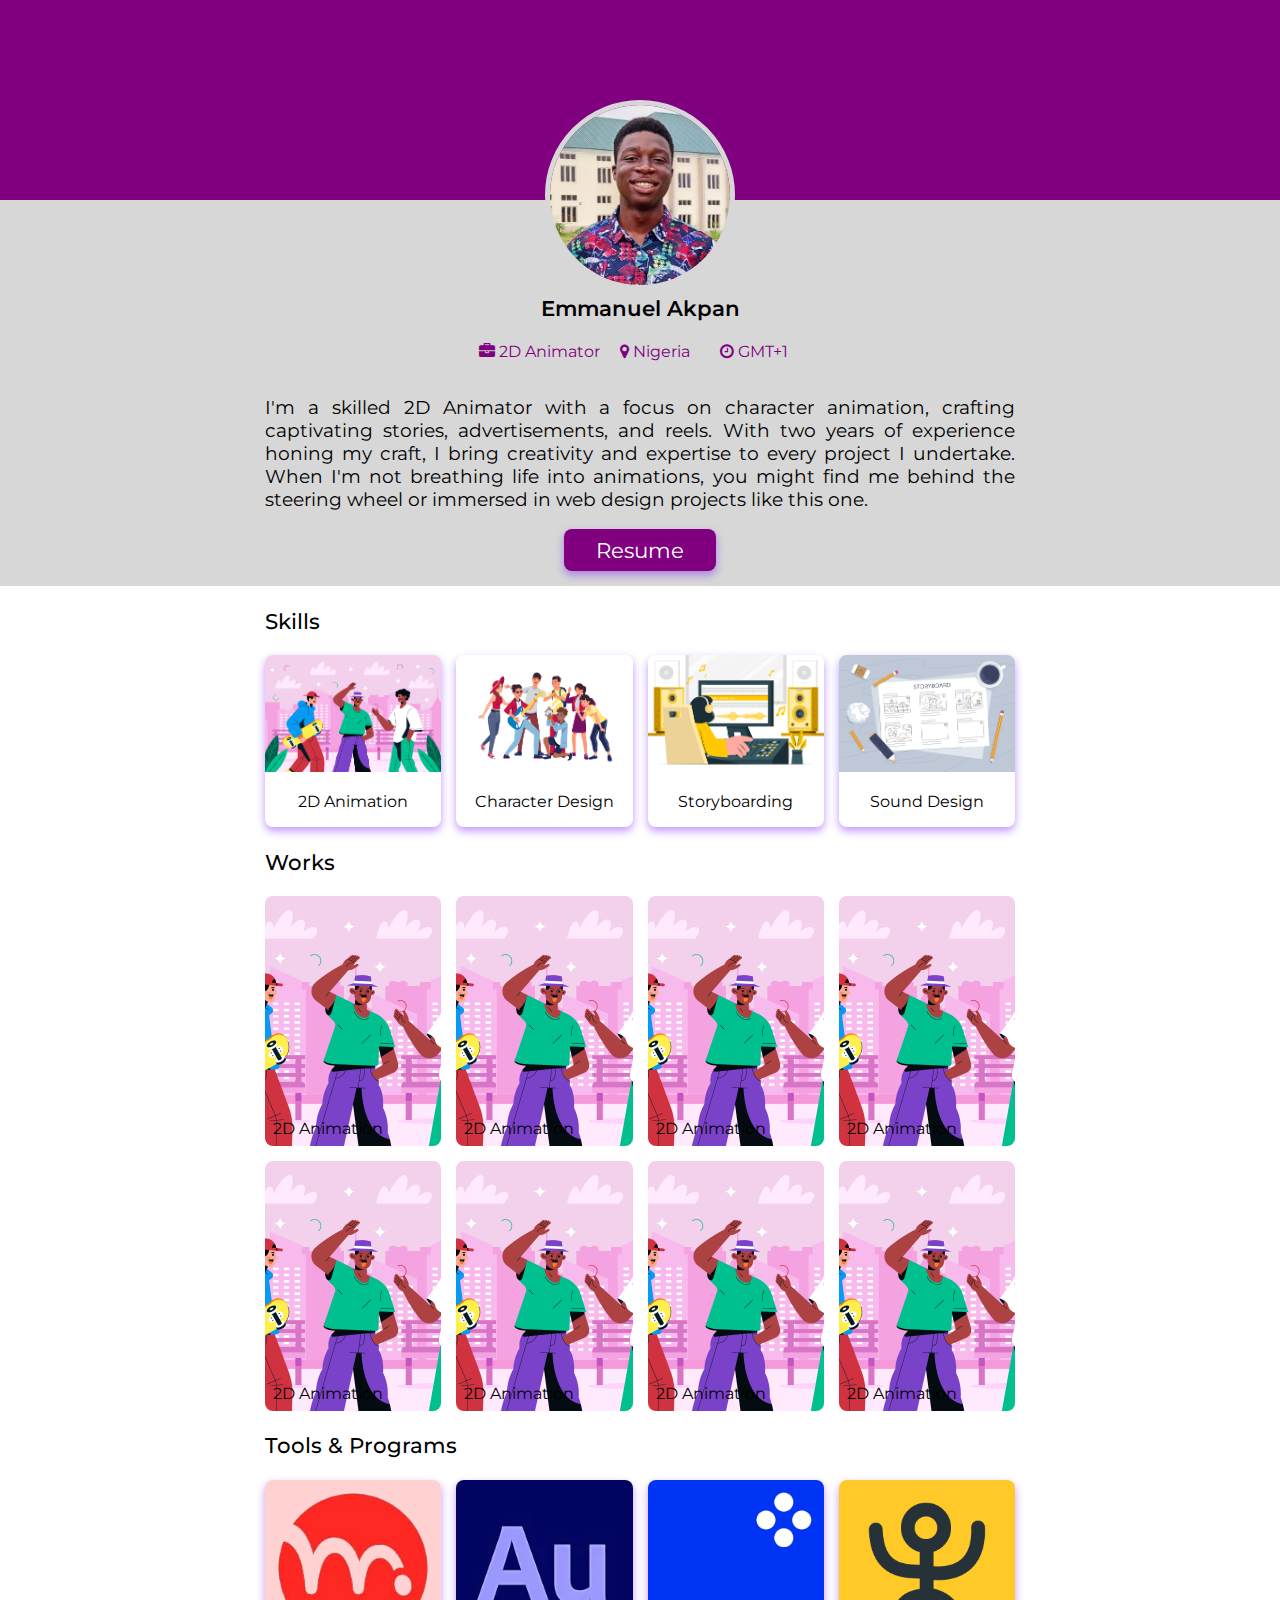
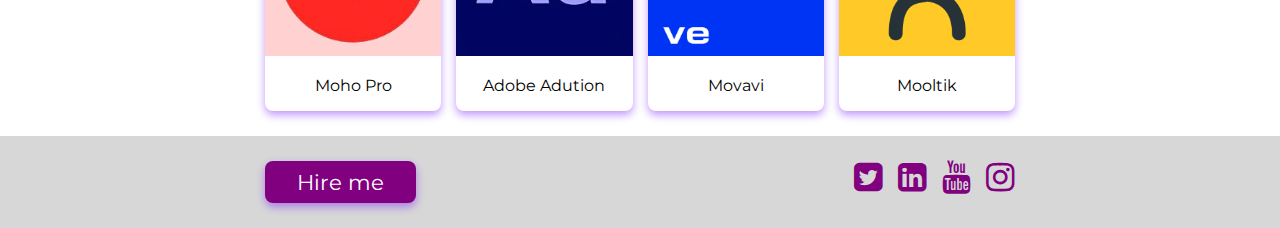
==== index.html @ 96c26575 "." ====
<!DOCTYPE html>
<html lang="en">

<head>
    <meta charset="utf-8">
    <meta http-equiv="X-UA-Compatible" content="IE=edge">
    <title>Emmanuel Akpan - The Real Animator</title>
    <meta name="description" content="">
    <meta name="viewport" content="width=device-width, initial-scale=1">
    <link rel="stylesheet" href="./index.css">
    <link rel="stylesheet" href="./res/font-awesome-4.7.0/css/font-awesome.min.css">
    <link rel="apple-touch-icon" sizes="180x180" href="/apple-touch-icon.png">
    <link rel="icon" type="image/png" sizes="32x32" href="/favicon-32x32.png">
    <link rel="icon" type="image/png" sizes="16x16" href="/favicon-16x16.png">
    <link rel="manifest" href="/site.webmanifest">
    <script src="./script.js" defer></script>
</head>

<body>
    <div class="float-bar hidden-element">
        <div class="profile-name">
            <img src="./res/profile-pic.jpg" alt="profile pic" class="top-pic">
            <p class="top-name">Emmanuel Akpan</p>
        </div>
        <button type="button" class="button small">
            Resume
        </button>
    </div>

    <div class="top trigger-element">
        <div class="cover">

        </div>
        <img src="./res/profile-pic.jpg" alt="profile pic" class="profile-pic">
        <p class="name">
            Emmanuel Akpan
        </p>

        <div class="wall top-icon-bar">
            <div>
                <p>
                    <i class="fa fa-briefcase" aria-hidden="true"></i>
                    2D Animator
                </p>
            </div>
            <div>
                <p class="job-title top-icon-bar-content">
                    <i class="fa fa-map-marker" aria-hidden="true"></i>
                    Nigeria
                </p>
            </div>
            <div>
                <p class="job-title top-icon-bar-content">
                    <i class="fa fa-clock-o" aria-hidden="true"></i>
                    GMT+1
                </p>
            </div>
        </div>
        <div class="wall">
            <p class="desc">
                I'm a skilled 2D Animator with a focus on character animation, crafting captivating stories,
                advertisements, and reels. With two years of experience honing my craft, I bring creativity and
                expertise to every project I undertake. When I'm not breathing life into animations, you might find me
                behind the steering wheel or immersed in web design projects like this one.
            </p>
        </div>
        <button type="button" class="button">
            Resume
        </button>
    </div>
    <div class="wall">
        <p class="section-title">
            Skills
        </p>
        <div class="card-area">
            <div class="card">
                <img src="./res/9090261.jpg" alt="pic" class="card-pic">
                <p class="card-title">2D Animation</p>
            </div>
            <div class="card">
                <img src="./res/7010937_3521515.jpg" alt="pic" class="card-pic">
                <p class="card-title">Character Design</p>
            </div>
            <div class="card">
                <img src="./res/9968198.jpg" alt="pic" class="card-pic">
                <p class="card-title">Storyboarding</p>
            </div>
            <div class="card">
                <img src="./res/10491218_4473722.jpg" alt="pic" class="card-pic">
                <p class="card-title">Sound Design</p>
            </div>
        </div>
        <p class="section-title">
            Works
        </p>
        <div class="card-area">
            <div class="tile">
                <img src="./res/9090261.jpg" alt="pic" class="tile-pic">
                <p class="tile-title">2D Animation</p>
            </div>
            <div class="tile">
                <img src="./res/9090261.jpg" alt="pic" class="tile-pic">
                <p class="tile-title">2D Animation</p>
            </div>
            <div class="tile">
                <img src="./res/9090261.jpg" alt="pic" class="tile-pic">
                <p class="tile-title">2D Animation</p>
            </div>
            <div class="tile">
                <img src="./res/9090261.jpg" alt="pic" class="tile-pic">
                <p class="tile-title">2D Animation</p>
            </div>
            <div class="tile">
                <img src="./res/9090261.jpg" alt="pic" class="tile-pic">
                <p class="tile-title">2D Animation</p>
            </div>
            <div class="tile">
                <img src="./res/9090261.jpg" alt="pic" class="tile-pic">
                <p class="tile-title">2D Animation</p>
            </div>
            <div class="tile">
                <img src="./res/9090261.jpg" alt="pic" class="tile-pic">
                <p class="tile-title">2D Animation</p>
            </div>
            <div class="tile">
                <img src="./res/9090261.jpg" alt="pic" class="tile-pic">
                <p class="tile-title">2D Animation</p>
            </div>
        </div>
        <p class="section-title">
            Tools & Programs
        </p>
        <div class="card-area small">
            <div class="card">
                <img src="./res//moho_pro-removebg-preview.png" alt="pic" class="card-pic">
                <p class="card-title">Moho Pro</p>
            </div>
            <div class="card">
                <img src="./res/adobe-audition-download.png" alt="pic" class="card-pic">
                <p class="card-title">Adobe Adution</p>
            </div>
            <div class="card">
                <img src="./res/movavi.png" alt="pic" class="card-pic">
                <p class="card-title">Movavi</p>
            </div>
            <div class="card">
                <img src="./res/mooltik.png" alt="pic" class="card-pic">
                <p class="card-title">Mooltik</p>
            </div>
        </div>
    </div>
    <div class="bottom-area">
        <div class="wall bottom">
            <div>
                <button type="button" class="button">
                    Hire me
                </button>
            </div>
            <div class="social-area">
                <i class="fa fa-twitter-square" aria-hidden="true"></i>
                <i class="fa fa-linkedin-square" aria-hidden="true"></i>
                <i class="fa fa-youtube" aria-hidden="true"></i>
                <i class="fa fa-instagram" aria-hidden="true"></i>
            </div>
        </div>

    </div>
</body>

</html>
---- index.css ----
@font-face {
  font-family: "Montserrat";
  src: url("res/fonts/Montserrat-VariableFont_wght.ttf") format("truetype"); /* Replace 'path/to/your/font.ttf' with the actual path to your font file */
}

* {
  font-family: "Montserrat", Arial;
}

html,
body {
  margin: 0px 0px;
}

.wall {
  margin: auto;
  max-width: 750px;
  padding-inline: 15px;
}

.cover {
  height: 200px;
  width: 100%;
  background-color: rgb(128, 0, 128);
}

.top {
  display: flex;
  flex-direction: column;
  align-items: center;
  padding-bottom: 15px;
  background-color: rgb(215, 215, 215);
}

.profile-pic {
  width: 180px;
  margin-top: -100px;
  border-radius: 50%;
  border: 5px solid rgb(215, 215, 215);
}

.name {
  font-size: 16pt;
  margin-block: 5px;
  font-weight: 600;
}

.top-icon-bar {
  font-size: 12pt;
  display: grid;
  grid-template-columns: 1.5fr 1fr 1fr;
  gap: 20px;
  align-items: center;
  color: purple;
}

.top-icon-bar-content {
  margin-block: 4px;
}

.desc {
  font-size: 14pt;
  text-align: justify;
}

.button {
  background-color: purple;
  border: none;
  color: white;
  padding: 8px 32px;
  text-align: center;
  text-decoration: none;
  display: inline-block;
  font-size: 16pt;
  cursor: pointer;
  border-radius: 8px;
  box-shadow: 0px 4px 8px rgba(108, 0, 250, 0.411); /* Shadow effect */
  transition: transform 0.3s;
}

.button:hover {
  transform: translateY(-5px);
}

.section-title {
  font-size: 16pt;
  font-weight: 500;
}

.card-area {
  display: grid;
  grid-template-columns: 1fr 1fr 1fr 1fr;
  gap: 15px;
  margin-bottom: 0px;
  justify-items: center;
}

.card {
  box-shadow: 0px 4px 8px rgba(108, 0, 250, 0.411); /* Shadow effect */
  border-radius: 8px;
  width: 100%;
}

.card-pic {
  width: 100%;
  border-top-left-radius: 8px;
  border-top-right-radius: 8px;
}

.card-title {
  padding-inline: 6px;
  text-align: center;
}

.tile {
  position: relative;
  height: 250px;
  width: 100%;
}

.tile-title {
  position: absolute;
  bottom: 8px;
  left: 8px;
  margin: 0px;
}

.tile-pic {
  height: 100%;
  width: 100%;
  object-fit: cover;
  border-radius: 8px;
}

.bottom-area {
  background-color: rgb(215, 215, 215);
  margin-top: 25px;
  padding-block: 25px;
}

.wall.bottom {
  display: grid;
  grid-template-columns: 1fr 1fr;
  justify-content: space-between;
}

.social-area {
  display: flex;
  justify-content: right;
  font-size: 25pt;
  gap: 15px;
  color: purple;
}

.float-bar {
  position: fixed;
  top: 12px;
  left: 12px;
  right: 12px;
  height: fit-content;
  padding: 10px;
  background-color: rgba(148, 0, 148, 0.8);
  border-radius: 10px;
  display: grid;
  grid-template-columns: 2fr 1fr;
  justify-content: space-between;
  backdrop-filter: blur(8px);
  z-index: 1000;
}

.small.button {
  padding-inline: 10px;
  max-width: fit-content;
  justify-self: right;
  background-color: white;
  color: purple;
  box-shadow: none;
}

.top-pic {
  height: 40px;
  display: inline;
  border-radius: 50%;
  border: 2px solid white;
}

.top-name {
  display: inline;
  font-weight: 500;
  color: white;
}

.profile-name {
  display: flex;
  align-items: center;
  gap: 10px;
}

.hidden-element {
  opacity: 0;
  transition: opacity 0.2s ease; /* optional: add transition for smooth appearance */
}

@media screen and (max-width: 800px) {
  .card-area {
    grid-template-columns: 1fr 1fr;
  }
  .card-area.small {
    grid-template-columns: 1fr 1fr 1fr 1fr;
  }
}

@media screen and (max-width: 420px) {
  .card-area {
    grid-template-columns: 1fr;
  }
}
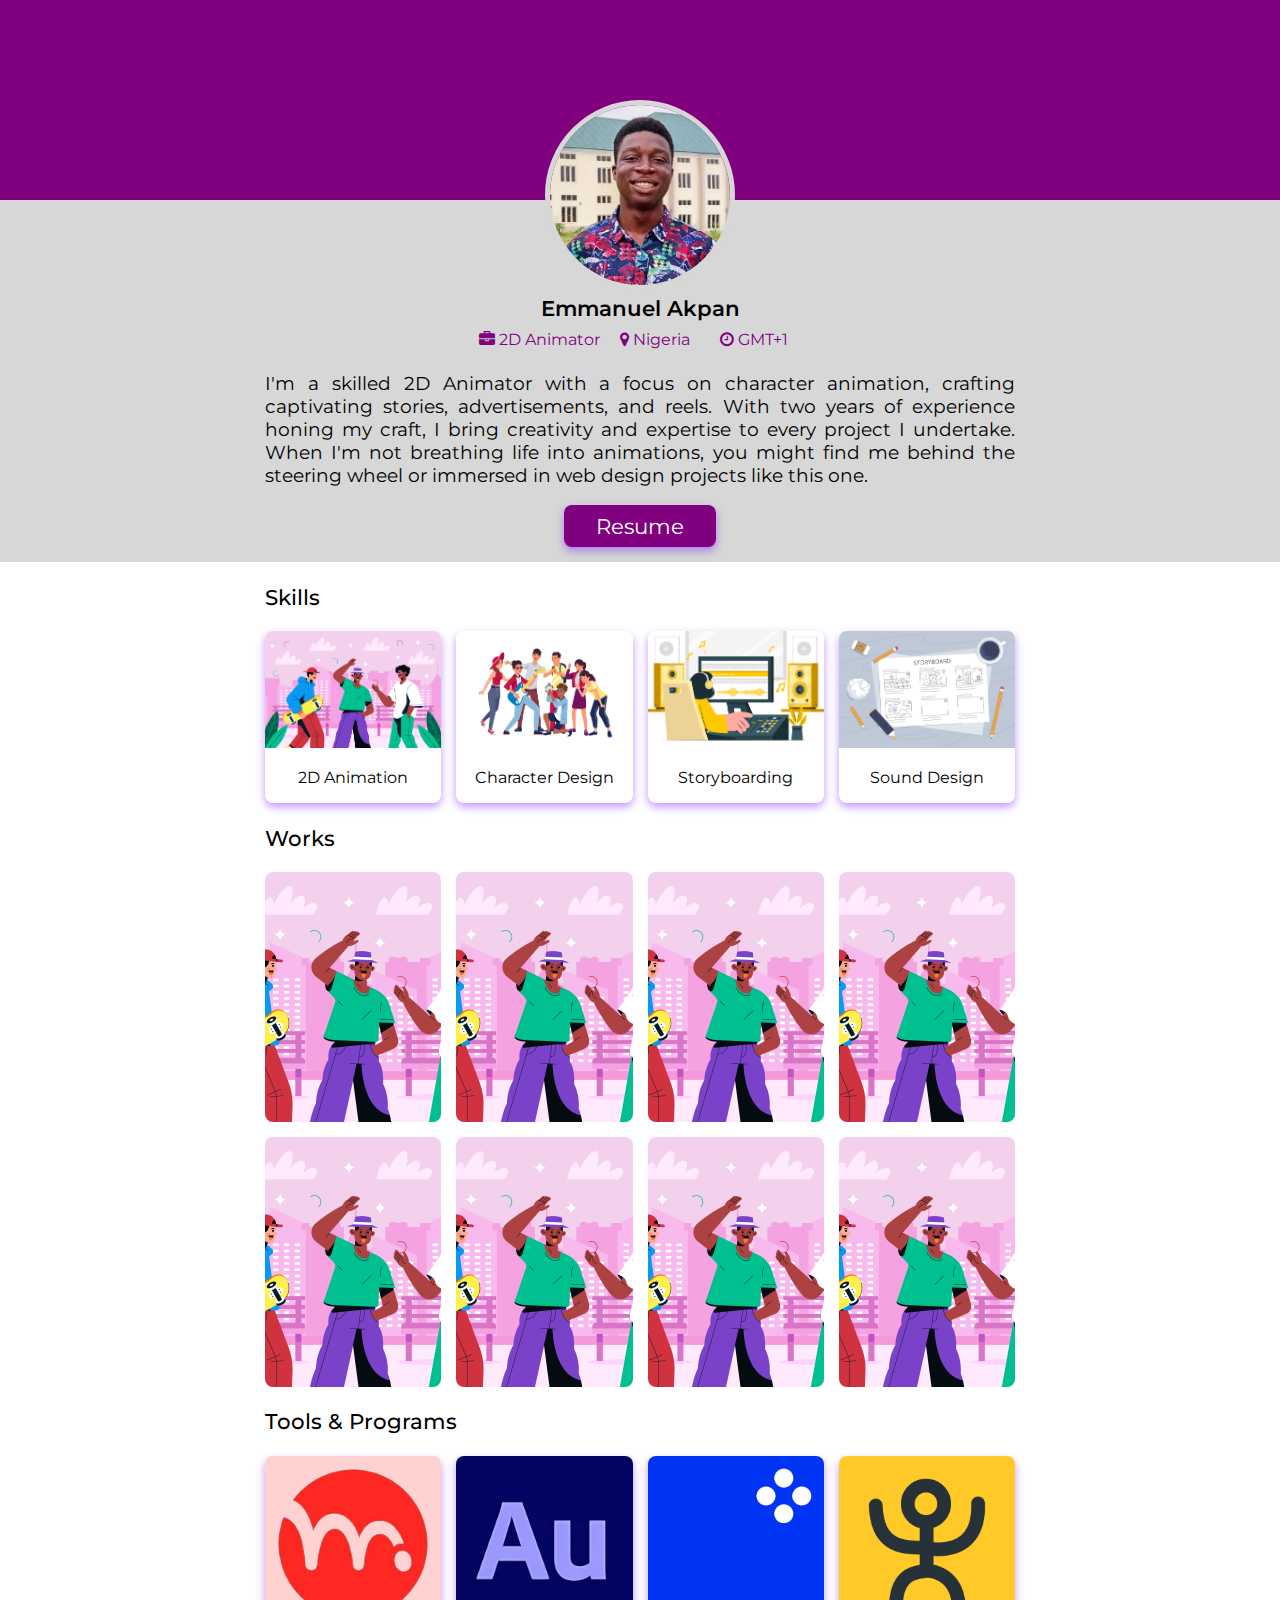
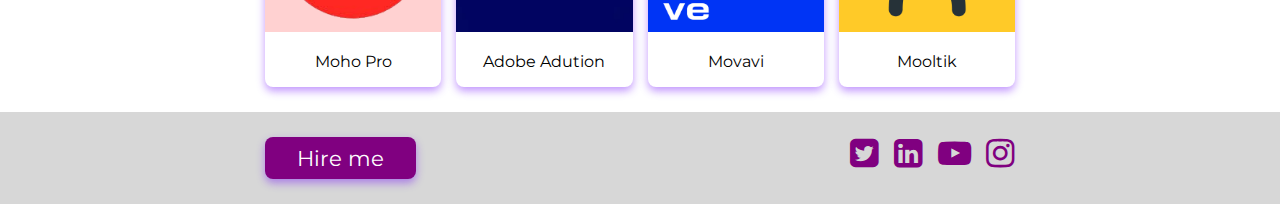
==== commit c17d2b24: "." ====
--- a/index.html
+++ b/index.html
@@ -38,7 +38,7 @@
 
         <div class="wall top-icon-bar">
             <div>
-                <p>
+                <p class="job-title top-icon-bar-content">
                     <i class="fa fa-briefcase" aria-hidden="true"></i>
                     2D Animator
                 </p>
@@ -97,34 +97,58 @@
             <div class="tile">
                 <img src="./res/9090261.jpg" alt="pic" class="tile-pic">
                 <p class="tile-title">2D Animation</p>
+                <div class="play-cover">
+
+                </div>
             </div>
             <div class="tile">
                 <img src="./res/9090261.jpg" alt="pic" class="tile-pic">
                 <p class="tile-title">2D Animation</p>
+                <div class="play-cover">
+
+                </div>
             </div>
             <div class="tile">
                 <img src="./res/9090261.jpg" alt="pic" class="tile-pic">
                 <p class="tile-title">2D Animation</p>
+                <div class="play-cover">
+
+                </div>
             </div>
             <div class="tile">
                 <img src="./res/9090261.jpg" alt="pic" class="tile-pic">
                 <p class="tile-title">2D Animation</p>
+                <div class="play-cover">
+
+                </div>
             </div>
             <div class="tile">
                 <img src="./res/9090261.jpg" alt="pic" class="tile-pic">
                 <p class="tile-title">2D Animation</p>
+                <div class="play-cover">
+
+                </div>
             </div>
             <div class="tile">
                 <img src="./res/9090261.jpg" alt="pic" class="tile-pic">
                 <p class="tile-title">2D Animation</p>
+                <div class="play-cover">
+
+                </div>
             </div>
             <div class="tile">
                 <img src="./res/9090261.jpg" alt="pic" class="tile-pic">
                 <p class="tile-title">2D Animation</p>
+                <div class="play-cover">
+
+                </div>
             </div>
             <div class="tile">
                 <img src="./res/9090261.jpg" alt="pic" class="tile-pic">
                 <p class="tile-title">2D Animation</p>
+                <div class="play-cover">
+
+                </div>
             </div>
         </div>
         <p class="section-title">
@@ -159,7 +183,7 @@
             <div class="social-area">
                 <i class="fa fa-twitter-square" aria-hidden="true"></i>
                 <i class="fa fa-linkedin-square" aria-hidden="true"></i>
-                <i class="fa fa-youtube" aria-hidden="true"></i>
+                <i class="fa fa-youtube-play" aria-hidden="true"></i>
                 <i class="fa fa-instagram" aria-hidden="true"></i>
             </div>
         </div>
--- a/index.css
+++ b/index.css
@@ -120,9 +120,25 @@
 
 .tile-title {
   position: absolute;
+  font-weight: 600;
   bottom: 8px;
   left: 8px;
   margin: 0px;
+  opacity: 0;
+  transition: opacity 0.2s;
+}
+
+.tile:hover > .tile-title {
+  opacity: 1;
+}
+
+.play-button {
+  opacity: 0;
+  transition: opacity 0.2s;
+}
+
+.tile:hover .play-button {
+  opacity: 1;
 }
 
 .tile-pic {
@@ -154,9 +170,9 @@
 
 .float-bar {
   position: fixed;
-  top: 12px;
-  left: 12px;
-  right: 12px;
+  top: 10px;
+  left: 10px;
+  right: 10px;
   height: fit-content;
   padding: 10px;
   background-color: rgba(148, 0, 148, 0.8);
@@ -201,6 +217,24 @@
   transition: opacity 0.2s ease; /* optional: add transition for smooth appearance */
 }
 
+.play-cover {
+  position: absolute;
+  top: 0px;
+  bottom: 0px;
+  left: 0px;
+  right: 0px;
+  display: flex;
+  justify-content: center;
+  align-items: center;
+  font-size: 30pt;
+  transition: background-color 0.2s;
+  border-radius: 8px;
+}
+
+.play-cover:hover {
+  background-color: rgba(128, 0, 128, 0.4);
+}
+
 @media screen and (max-width: 800px) {
   .card-area {
     grid-template-columns: 1fr 1fr;
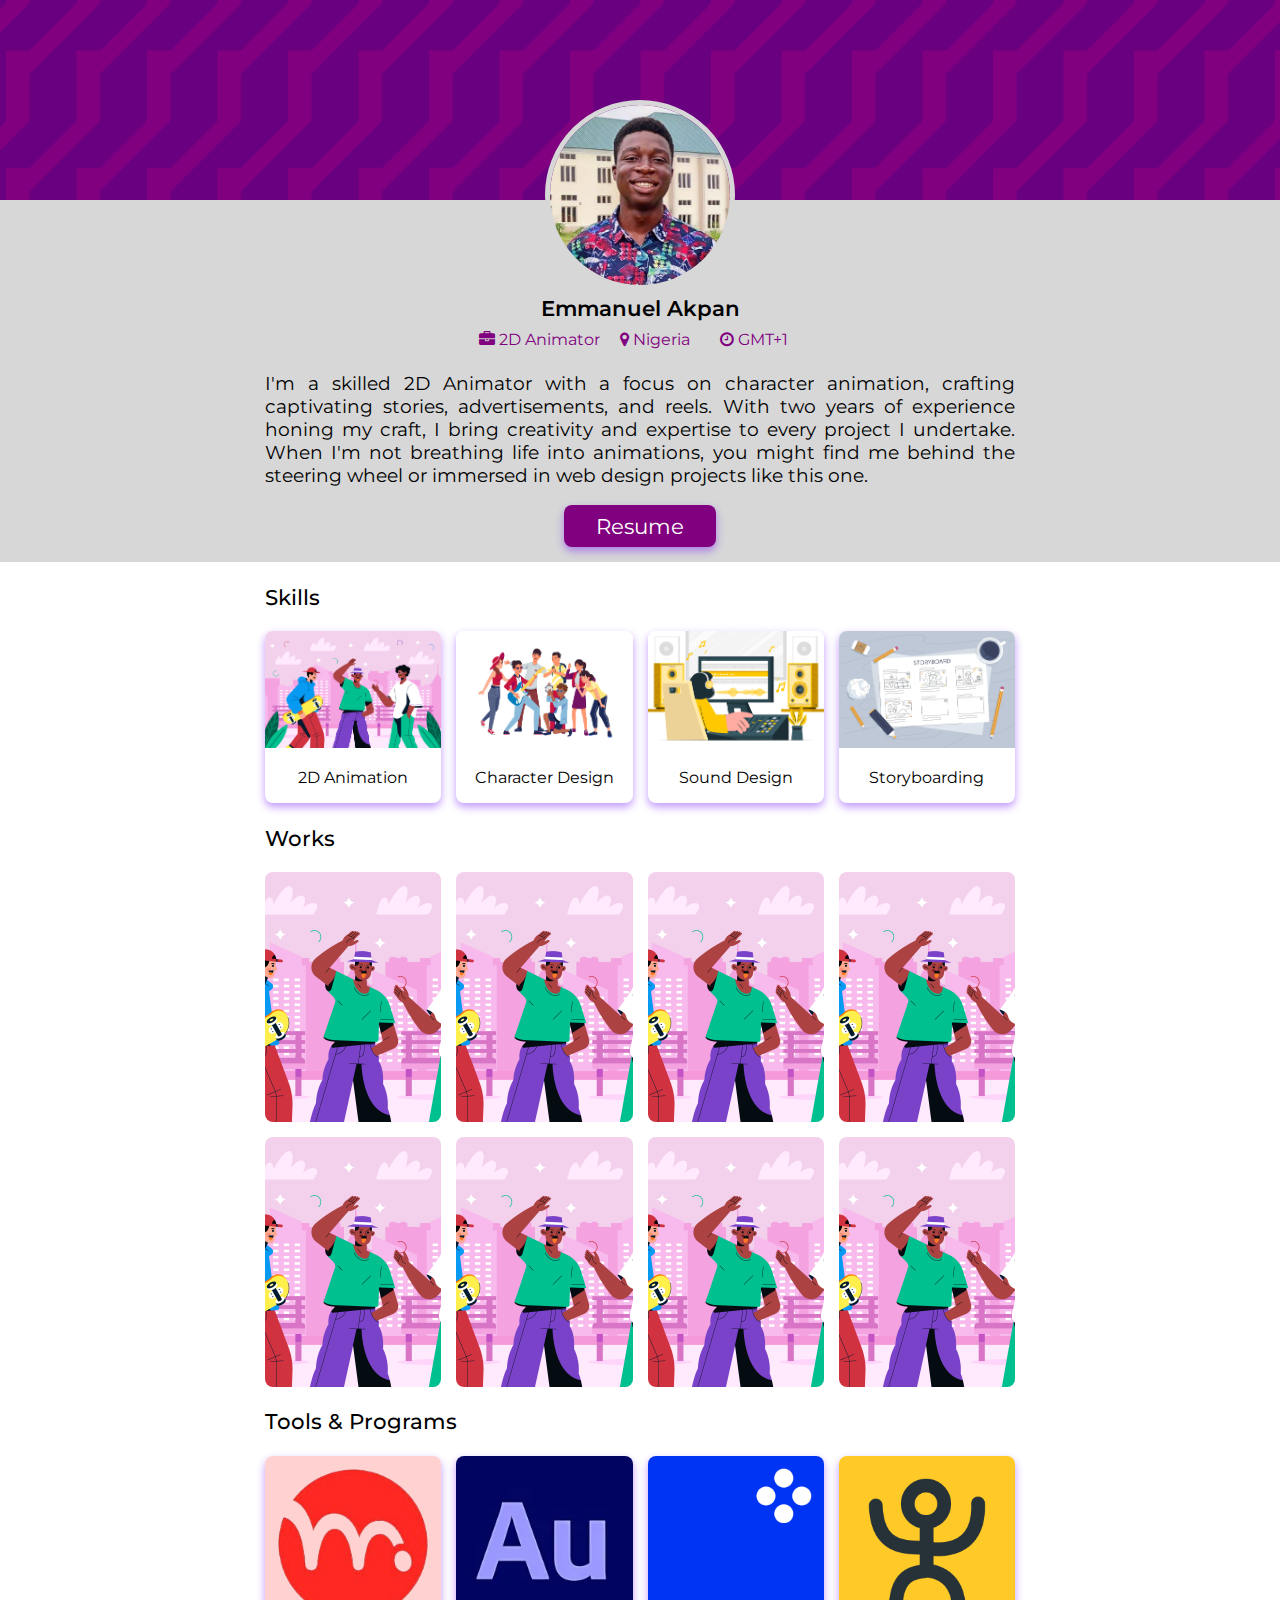
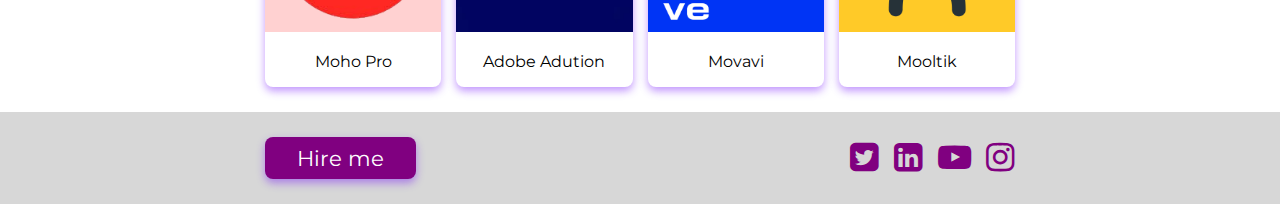
==== commit feb335e8: "." ====
--- a/index.html
+++ b/index.html
@@ -4,6 +4,29 @@
 <head>
     <meta charset="utf-8">
     <meta http-equiv="X-UA-Compatible" content="IE=edge">
+    <!-- Primary Meta Tags -->
+    <title>Emmanuel Akpan - The Real Animator</title>
+    <meta name="title" content="Emmanuel Akpan - The Real Animator" />
+    <meta name="description"
+        content="I'm a skilled 2D Animator with a focus on character animation, crafting captivating stories, advertisements, and reels." />
+
+    <!-- Open Graph / Facebook -->
+    <meta property="og:type" content="website" />
+    <meta property="og:url" content="https://anmtr.netlify.app/" />
+    <meta property="og:title" content="Emmanuel Akpan - The Real Animator" />
+    <meta property="og:description"
+        content="I'm a skilled 2D Animator with a focus on character animation, crafting captivating stories, advertisements, and reels." />
+    <meta property="og:image" content="https://anmtr.netlify.app/res/cover.png" />
+
+    <!-- Twitter -->
+    <meta property="twitter:card" content="summary_large_image" />
+    <meta property="twitter:url" content="https://anmtr.netlify.app/" />
+    <meta property="twitter:title" content="Emmanuel Akpan - The Real Animator" />
+    <meta property="twitter:description"
+        content="I'm a skilled 2D Animator with a focus on character animation, crafting captivating stories, advertisements, and reels." />
+    <meta property="twitter:image" content="https://anmtr.netlify.app/res/cover.png" />
+
+    <!-- Meta Tags Generated with https://metatags.io -->
     <title>Emmanuel Akpan - The Real Animator</title>
     <meta name="description" content="">
     <meta name="viewport" content="width=device-width, initial-scale=1">
@@ -83,11 +106,11 @@
             </div>
             <div class="card">
                 <img src="./res/9968198.jpg" alt="pic" class="card-pic">
+                <p class="card-title">Sound Design</p>
+            </div>
+            <div class="card">
+                <img src="./res/10491218_4473722.jpg" alt="pic" class="card-pic">
                 <p class="card-title">Storyboarding</p>
-            </div>
-            <div class="card">
-                <img src="./res/10491218_4473722.jpg" alt="pic" class="card-pic">
-                <p class="card-title">Sound Design</p>
             </div>
         </div>
         <p class="section-title">
@@ -103,6 +126,20 @@
             </div>
             <div class="tile">
                 <img src="./res/9090261.jpg" alt="pic" class="tile-pic">
+                <p class="tile-title">Character Design</p>
+                <div class="play-cover">
+
+                </div>
+            </div>
+            <div class="tile">
+                <img src="./res/9090261.jpg" alt="pic" class="tile-pic">
+                <p class="tile-title">Storyboard</p>
+                <div class="play-cover">
+
+                </div>
+            </div>
+            <div class="tile">
+                <img src="./res/9090261.jpg" alt="pic" class="tile-pic">
                 <p class="tile-title">2D Animation</p>
                 <div class="play-cover">
 
@@ -117,35 +154,21 @@
             </div>
             <div class="tile">
                 <img src="./res/9090261.jpg" alt="pic" class="tile-pic">
-                <p class="tile-title">2D Animation</p>
-                <div class="play-cover">
-
-                </div>
-            </div>
-            <div class="tile">
-                <img src="./res/9090261.jpg" alt="pic" class="tile-pic">
-                <p class="tile-title">2D Animation</p>
-                <div class="play-cover">
-
-                </div>
-            </div>
-            <div class="tile">
-                <img src="./res/9090261.jpg" alt="pic" class="tile-pic">
-                <p class="tile-title">2D Animation</p>
-                <div class="play-cover">
-
-                </div>
-            </div>
-            <div class="tile">
-                <img src="./res/9090261.jpg" alt="pic" class="tile-pic">
-                <p class="tile-title">2D Animation</p>
-                <div class="play-cover">
-
-                </div>
-            </div>
-            <div class="tile">
-                <img src="./res/9090261.jpg" alt="pic" class="tile-pic">
-                <p class="tile-title">2D Animation</p>
+                <p class="tile-title">Character Design</p>
+                <div class="play-cover">
+
+                </div>
+            </div>
+            <div class="tile">
+                <img src="./res/9090261.jpg" alt="pic" class="tile-pic">
+                <p class="tile-title">Storyboard</p>
+                <div class="play-cover">
+
+                </div>
+            </div>
+            <div class="tile">
+                <img src="./res/9090261.jpg" alt="pic" class="tile-pic">
+                <p class="tile-title">Character Design</p>
                 <div class="play-cover">
 
                 </div>
@@ -181,10 +204,10 @@
                 </button>
             </div>
             <div class="social-area">
-                <i class="fa fa-twitter-square" aria-hidden="true"></i>
-                <i class="fa fa-linkedin-square" aria-hidden="true"></i>
-                <i class="fa fa-youtube-play" aria-hidden="true"></i>
-                <i class="fa fa-instagram" aria-hidden="true"></i>
+                <i class="fa fa-twitter-square link" aria-hidden="true"></i>
+                <i class="fa fa-linkedin-square link" aria-hidden="true"></i>
+                <i class="fa fa-youtube-play link" aria-hidden="true"></i>
+                <i class="fa fa-instagram link" aria-hidden="true"></i>
             </div>
         </div>
 
--- a/index.css
+++ b/index.css
@@ -22,6 +22,7 @@
   height: 200px;
   width: 100%;
   background-color: rgb(128, 0, 128);
+  background-image: url(res/bg.png);
 }
 
 .top {
@@ -166,6 +167,7 @@
   font-size: 25pt;
   gap: 15px;
   color: purple;
+  align-items: center;
 }
 
 .float-bar {
@@ -235,6 +237,10 @@
   background-color: rgba(128, 0, 128, 0.4);
 }
 
+.link {
+  cursor: pointer;
+}
+
 @media screen and (max-width: 800px) {
   .card-area {
     grid-template-columns: 1fr 1fr;
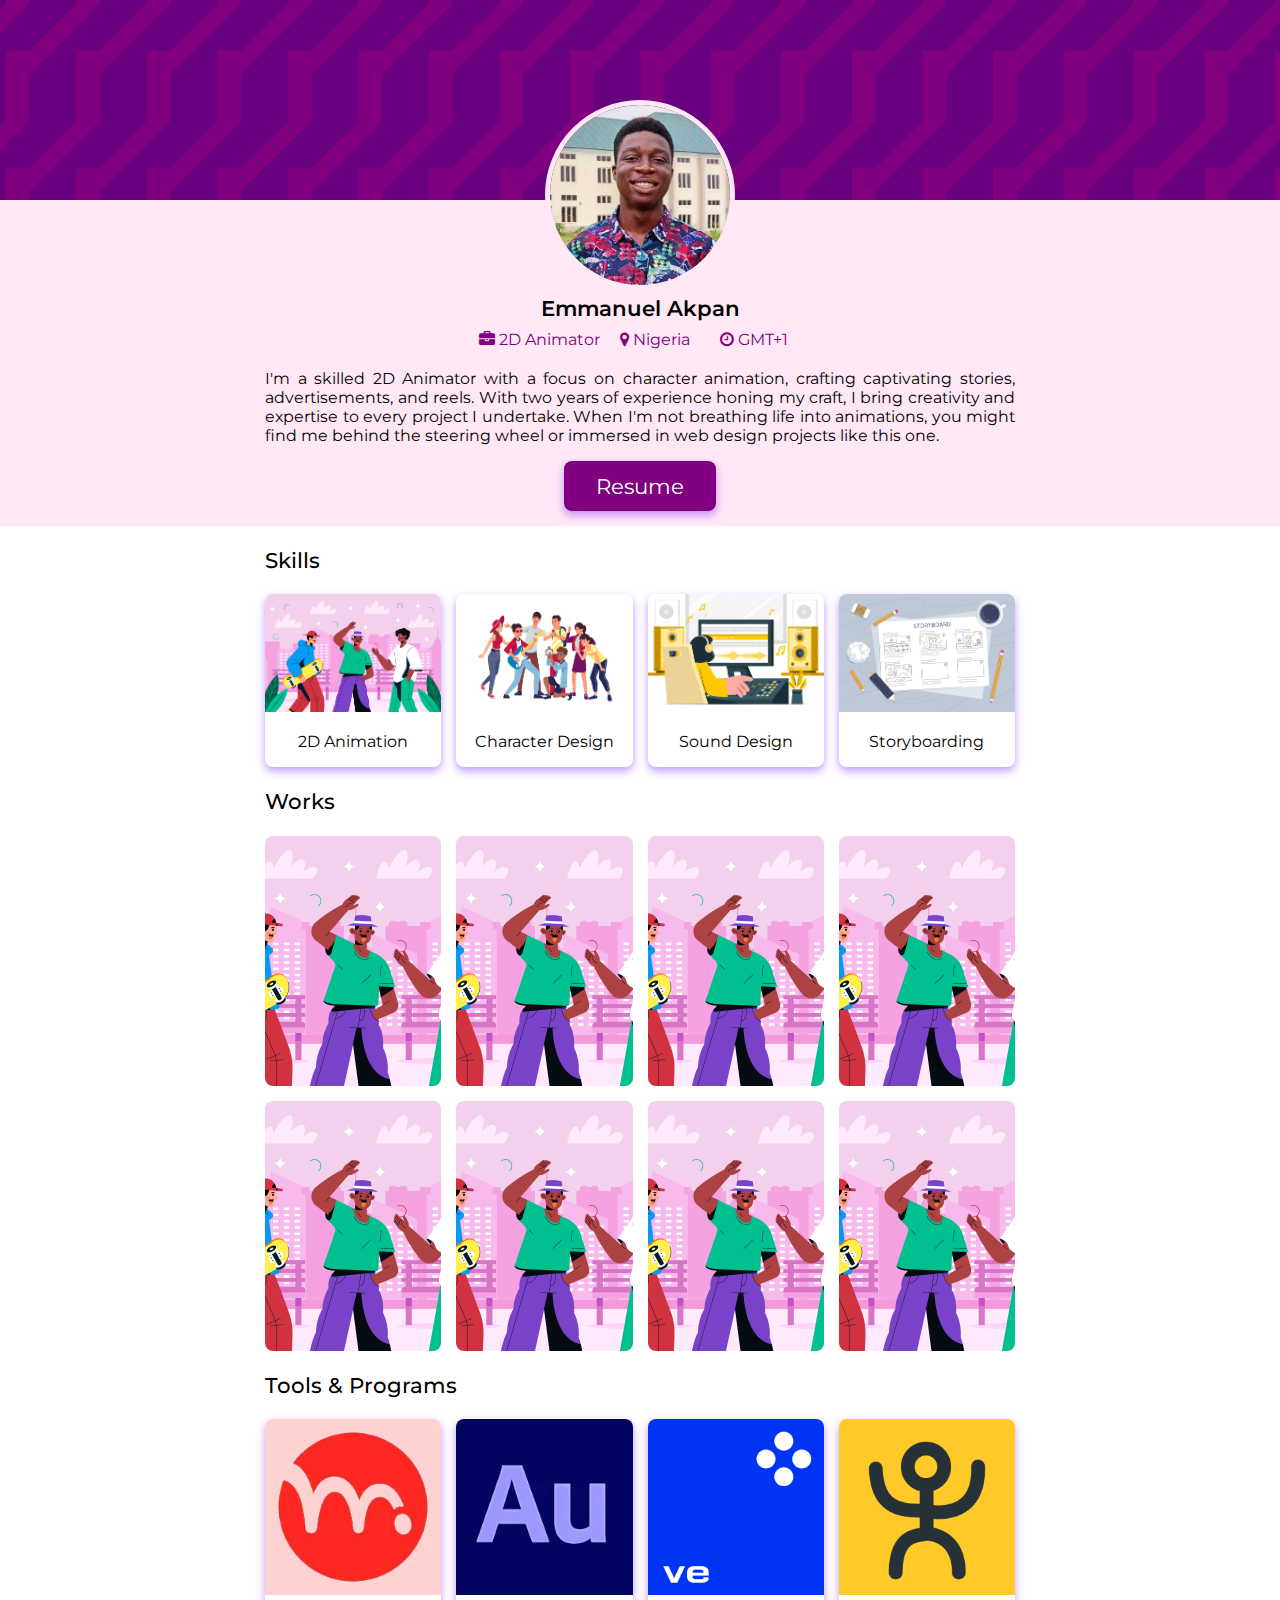
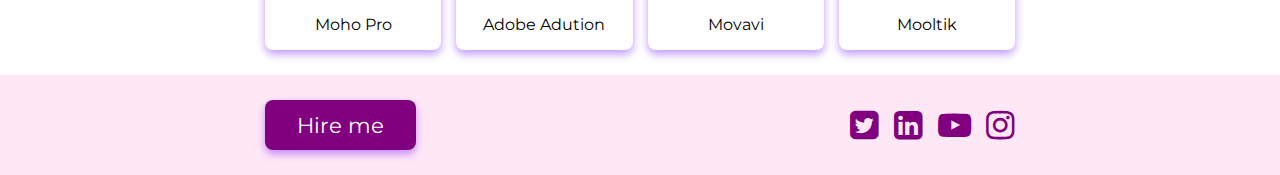
==== commit 46710bd5: "." ====
--- a/index.html
+++ b/index.html
@@ -117,13 +117,15 @@
             Works
         </p>
         <div class="card-area">
-            <div class="tile">
-                <img src="./res/9090261.jpg" alt="pic" class="tile-pic">
-                <p class="tile-title">2D Animation</p>
-                <div class="play-cover">
-
-                </div>
-            </div>
+            <a href="./pages/template.html">
+                <div class="tile">
+                    <img src="./res/9090261.jpg" alt="pic" class="tile-pic">
+                    <p class="tile-title">2D Animation</p>
+                    <div class="play-cover">
+
+                    </div>
+                </div>
+            </a>
             <div class="tile">
                 <img src="./res/9090261.jpg" alt="pic" class="tile-pic">
                 <p class="tile-title">Character Design</p>
--- a/index.css
+++ b/index.css
@@ -5,6 +5,10 @@
 
 * {
   font-family: "Montserrat", Arial;
+}
+
+.card-area a {
+  color: rgb(0, 0, 0);
 }
 
 html,
@@ -21,7 +25,7 @@
 .cover {
   height: 200px;
   width: 100%;
-  background-color: rgb(128, 0, 128);
+  background-color: purple;
   background-image: url(res/bg.png);
 }
 
@@ -30,14 +34,14 @@
   flex-direction: column;
   align-items: center;
   padding-bottom: 15px;
-  background-color: rgb(215, 215, 215);
+  background-color: rgb(255, 232, 245);
 }
 
 .profile-pic {
   width: 180px;
   margin-top: -100px;
   border-radius: 50%;
-  border: 5px solid rgb(215, 215, 215);
+  border: 5px solid rgb(255, 232, 245);
 }
 
 .name {
@@ -60,7 +64,7 @@
 }
 
 .desc {
-  font-size: 14pt;
+  font-size: 11.9pt;
   text-align: justify;
 }
 
@@ -68,7 +72,7 @@
   background-color: purple;
   border: none;
   color: white;
-  padding: 8px 32px;
+  padding: 12px 32px;
   text-align: center;
   text-decoration: none;
   display: inline-block;
@@ -150,7 +154,7 @@
 }
 
 .bottom-area {
-  background-color: rgb(215, 215, 215);
+  background-color: rgb(255, 232, 245);
   margin-top: 25px;
   padding-block: 25px;
 }
@@ -193,6 +197,8 @@
   background-color: white;
   color: purple;
   box-shadow: none;
+  font-size: 12pt;
+  font-weight: 500;
 }
 
 .top-pic {
@@ -208,6 +214,20 @@
   color: white;
 }
 
+.top-name-small {
+  display: inline;
+  font-weight: 500;
+  color: rgb(0, 0, 0);
+}
+
+.top-bar {
+  display: grid;
+  grid-template-columns: 40px 1fr 100px;
+  padding-block: 6px;
+  align-items: center;
+  padding-inline: 8px;
+  border-bottom: 0.1px solid purple;
+}
 .profile-name {
   display: flex;
   align-items: center;
@@ -241,6 +261,63 @@
   cursor: pointer;
 }
 
+.top-pic.pages {
+  border: 2px solid purple;
+}
+
+.button.small.top {
+  background-color: purple;
+  color: white;
+  height: fit-content;
+}
+
+.hot-link {
+  color: purple;
+  text-align: center;
+  cursor: pointer;
+  font-size: 18pt;
+  font-weight: 200;
+}
+
+.work-title {
+  font-size: 16pt;
+  font-weight: 500;
+}
+
+.video-container {
+  position: relative;
+  width: 100%;
+  height: 0;
+  padding-bottom: 56.25%;
+}
+
+.video-container iframe {
+  position: absolute;
+  top: 0;
+  left: 0;
+  width: 100%;
+  height: 100%;
+}
+
+.body-flex {
+  display: grid;
+  width: 100%;
+  min-height: 100vh;
+  align-items: start;
+  justify-content: stretch;
+}
+
+.bottom-area.hang {
+  align-self: baseline;
+  margin-top: auto;
+}
+
+.wall.page {
+  margin: 0px;
+  justify-self: center;
+  width: 90%;
+}
+
 @media screen and (max-width: 800px) {
   .card-area {
     grid-template-columns: 1fr 1fr;
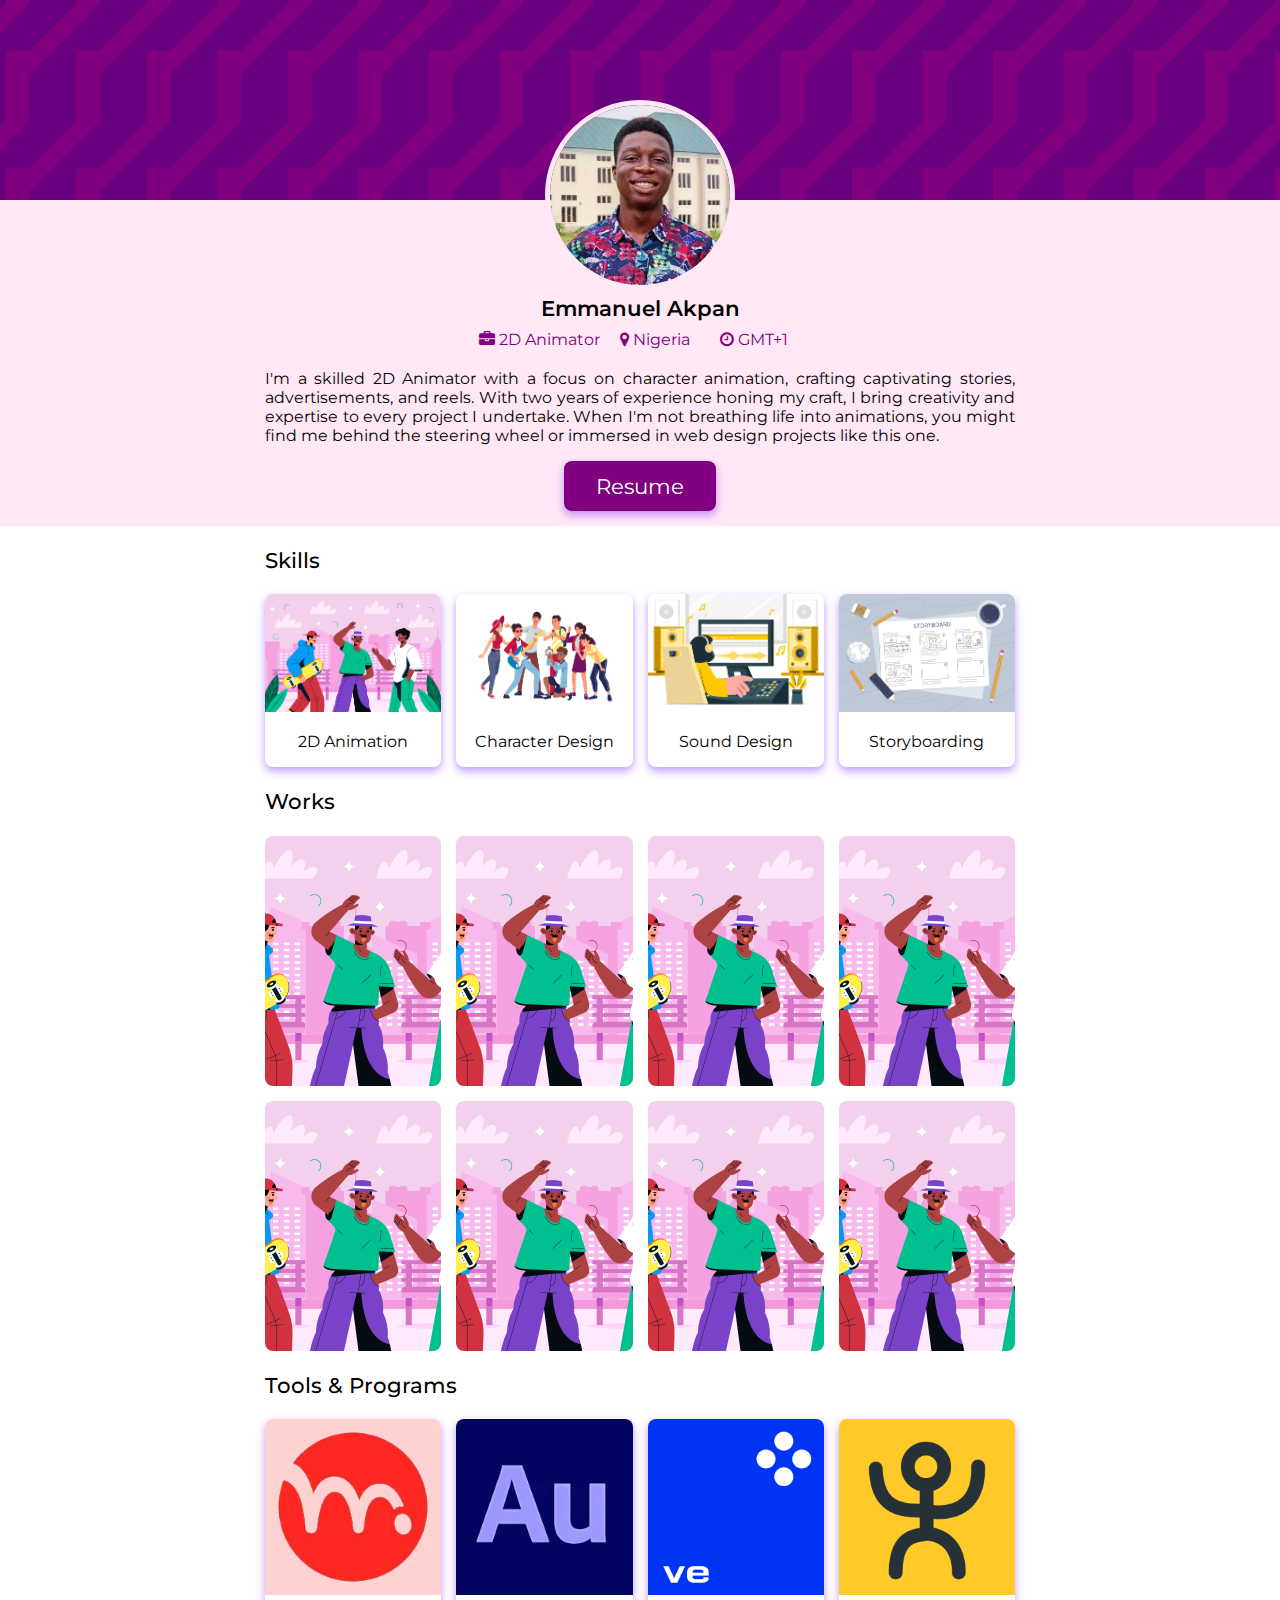
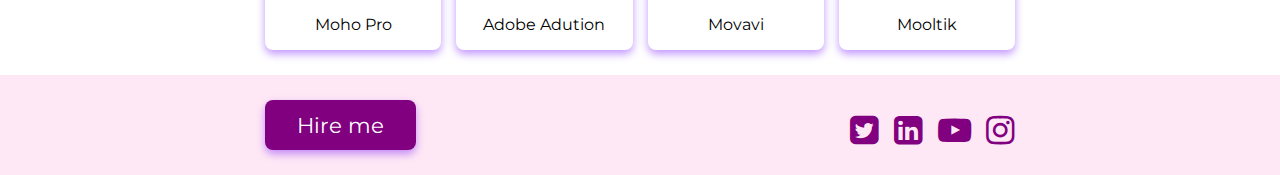
==== commit 69e637bd: "." ====
--- a/index.html
+++ b/index.html
@@ -206,10 +206,17 @@
                 </button>
             </div>
             <div class="social-area">
-                <i class="fa fa-twitter-square link" aria-hidden="true"></i>
-                <i class="fa fa-linkedin-square link" aria-hidden="true"></i>
-                <i class="fa fa-youtube-play link" aria-hidden="true"></i>
-                <i class="fa fa-instagram link" aria-hidden="true"></i>
+                <a href="https://twitter.com/emmanuelekopimo" target="_blank" rel="noopener" title="X: emmanuelekopimo">
+                    <i class="fa fa-twitter-square link" aria-hidden="true"></i></a>
+                <a href="https://www.linkedin.com/in/emmanuelekopimo" target="_blank" rel="noopener"
+                    title="LinkedIn: emmanuelekopimo">
+                    <i class="fa fa-linkedin-square link" aria-hidden="true"></i></a>
+                <a href="https://youtube.com/@therealanimator?si=tUcG5ytsM7V88QBD" target="_blank" rel="noopener"
+                    title="YouTube: therealanimator">
+                    <i class="fa fa-youtube-play link" aria-hidden="true"></i></a>
+                <a href="https://www.instagram.com/emmanuelekopimo/?hl=en" target="_blank" rel="noopener"
+                    title="Instagram: emmanuelekopimo">
+                    <i class="fa fa-instagram link" aria-hidden="true"></i></i></a>
             </div>
         </div>
 
--- a/index.css
+++ b/index.css
@@ -9,6 +9,14 @@
 
 .card-area a {
   color: rgb(0, 0, 0);
+}
+
+a {
+  text-align: center;
+}
+
+.social-area a {
+  color: purple;
 }
 
 html,
@@ -171,7 +179,7 @@
   font-size: 25pt;
   gap: 15px;
   color: purple;
-  align-items: center;
+  align-items: end;
 }
 
 .float-bar {
@@ -318,6 +326,11 @@
   width: 90%;
 }
 
+.button.smaller {
+  font-size: 12pt;
+  font-weight: 500;
+}
+
 @media screen and (max-width: 800px) {
   .card-area {
     grid-template-columns: 1fr 1fr;
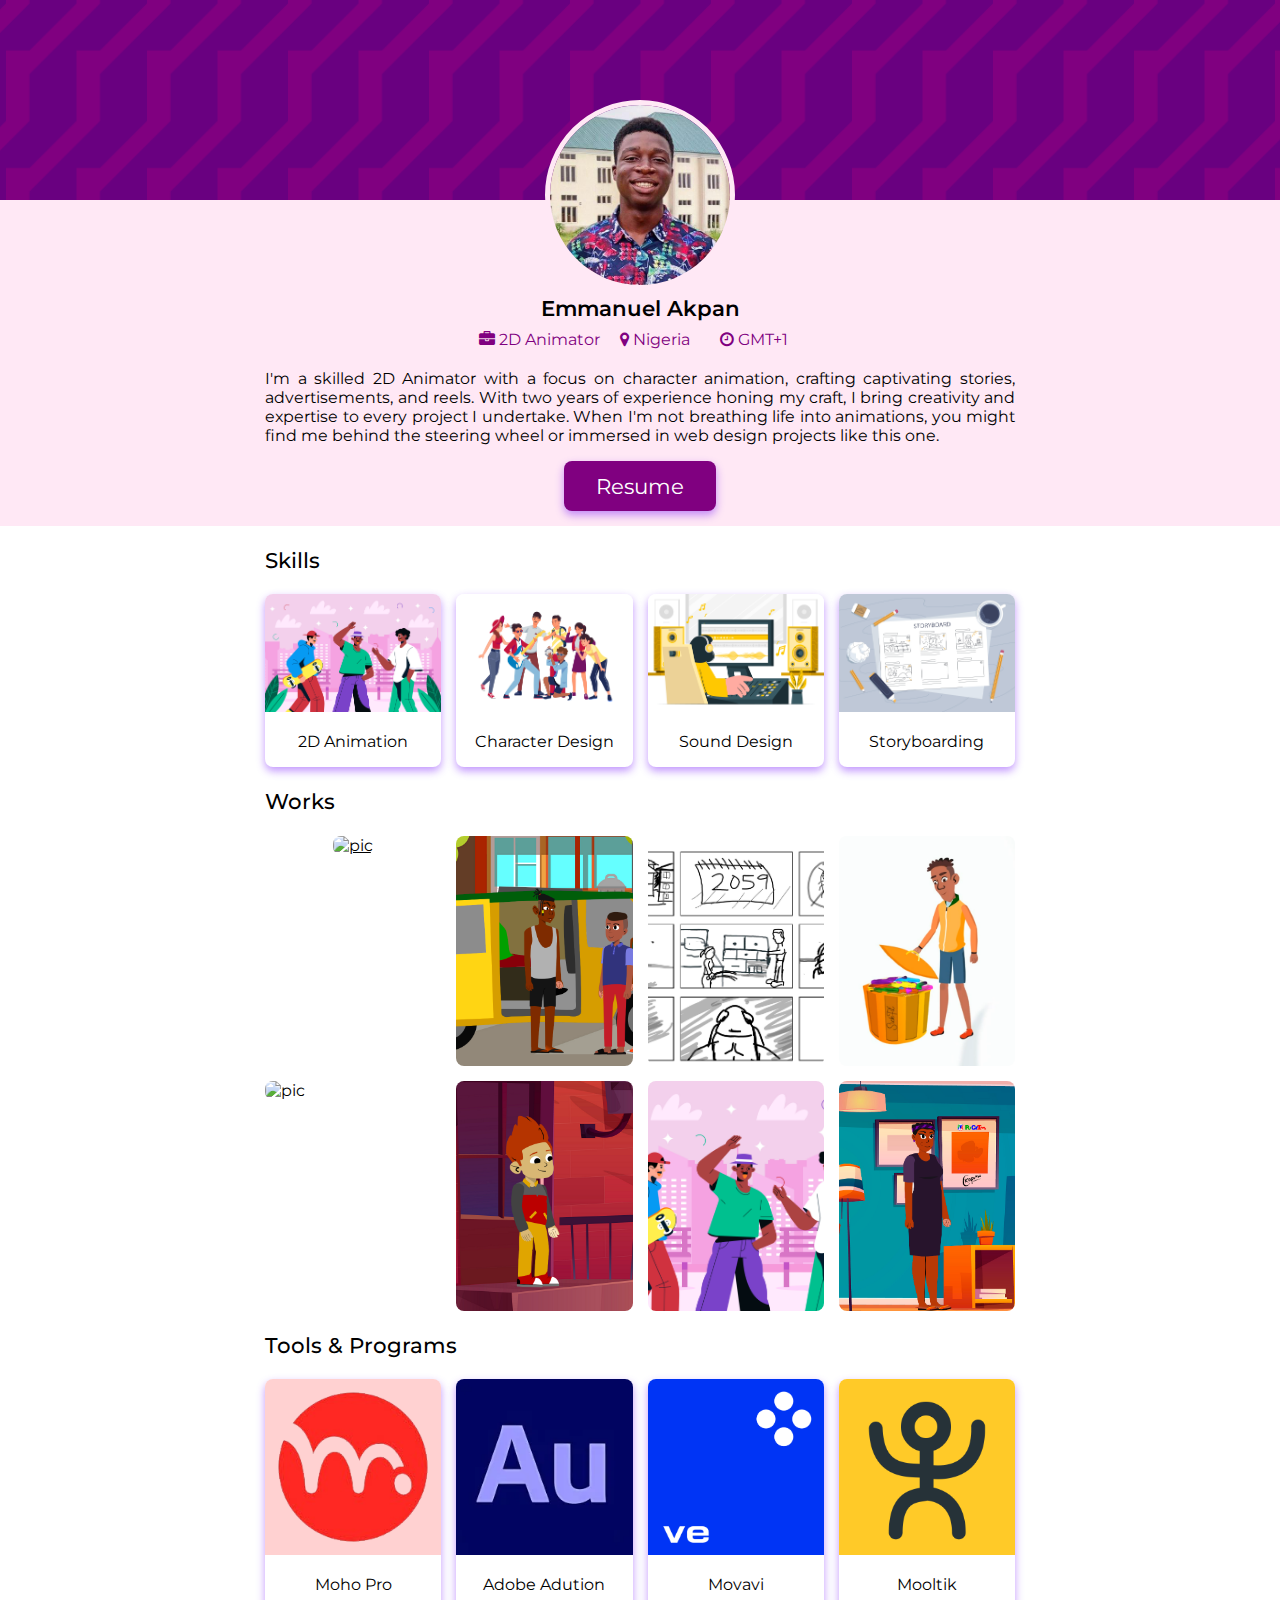
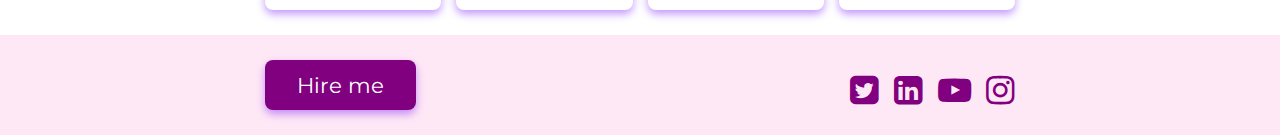
==== commit 32e5ad61: "." ====
--- a/index.html
+++ b/index.html
@@ -117,9 +117,9 @@
             Works
         </p>
         <div class="card-area">
-            <a href="./pages/template.html">
+            <a href="./pages/template.html?v=L_gxCZMHHnc?si=2PkGm7m8XRwYpurC">
                 <div class="tile">
-                    <img src="./res/9090261.jpg" alt="pic" class="tile-pic">
+                    <img src="https://i.ytimg.com/vi/L_gxCZMHHnc/maxresdefault.jpg" alt="pic" class="tile-pic">
                     <p class="tile-title">2D Animation</p>
                     <div class="play-cover">
 
@@ -127,49 +127,49 @@
                 </div>
             </a>
             <div class="tile">
+                <img src="./res/sh1_road_bus_view_00001.png" alt="pic" class="tile-pic">
+                <p class="tile-title">Character Design</p>
+                <div class="play-cover">
+
+                </div>
+            </div>
+            <div class="tile">
+                <img src="./res/story-1.png" alt="pic" class="tile-pic">
+                <p class="tile-title">Storyboard</p>
+                <div class="play-cover">
+
+                </div>
+            </div>
+            <div class="tile">
+                <img src="./res/pic_boy.png" alt="pic" class="tile-pic">
+                <p class="tile-title">2D Animation</p>
+                <div class="play-cover">
+
+                </div>
+            </div>
+            <div class="tile">
+                <img src="https://i.ytimg.com/vi/a0MbTNO3QBk/maxresdefault.jpg" alt="pic" class="tile-pic">
+                <p class="tile-title" style="color:white">Logo Animation</p>
+                <div class="play-cover">
+
+                </div>
+            </div>
+            <div class="tile">
+                <img src="./res/pic_junior_evening_00001.png" alt="pic" class="tile-pic">
+                <p class="tile-title">Character Design</p>
+                <div class="play-cover">
+
+                </div>
+            </div>
+            <div class="tile">
                 <img src="./res/9090261.jpg" alt="pic" class="tile-pic">
-                <p class="tile-title">Character Design</p>
-                <div class="play-cover">
-
-                </div>
-            </div>
-            <div class="tile">
-                <img src="./res/9090261.jpg" alt="pic" class="tile-pic">
-                <p class="tile-title">Storyboard</p>
-                <div class="play-cover">
-
-                </div>
-            </div>
-            <div class="tile">
-                <img src="./res/9090261.jpg" alt="pic" class="tile-pic">
-                <p class="tile-title">2D Animation</p>
-                <div class="play-cover">
-
-                </div>
-            </div>
-            <div class="tile">
-                <img src="./res/9090261.jpg" alt="pic" class="tile-pic">
-                <p class="tile-title">2D Animation</p>
-                <div class="play-cover">
-
-                </div>
-            </div>
-            <div class="tile">
-                <img src="./res/9090261.jpg" alt="pic" class="tile-pic">
-                <p class="tile-title">Character Design</p>
-                <div class="play-cover">
-
-                </div>
-            </div>
-            <div class="tile">
-                <img src="./res/9090261.jpg" alt="pic" class="tile-pic">
-                <p class="tile-title">Storyboard</p>
-                <div class="play-cover">
-
-                </div>
-            </div>
-            <div class="tile">
-                <img src="./res/9090261.jpg" alt="pic" class="tile-pic">
+                <p class="tile-title">Sound Design</p>
+                <div class="play-cover">
+
+                </div>
+            </div>
+            <div class="tile">
+                <img src="./res/pic_mama_endurance_00001.png" alt="pic" class="tile-pic">
                 <p class="tile-title">Character Design</p>
                 <div class="play-cover">
 
--- a/index.css
+++ b/index.css
@@ -127,7 +127,7 @@
 
 .tile {
   position: relative;
-  height: 250px;
+  height: 230px;
   width: 100%;
 }
 
@@ -338,6 +338,11 @@
   .card-area.small {
     grid-template-columns: 1fr 1fr 1fr 1fr;
   }
+  .tile {
+    position: relative;
+    height: 250px;
+    width: 100%;
+  }
 }
 
 @media screen and (max-width: 420px) {
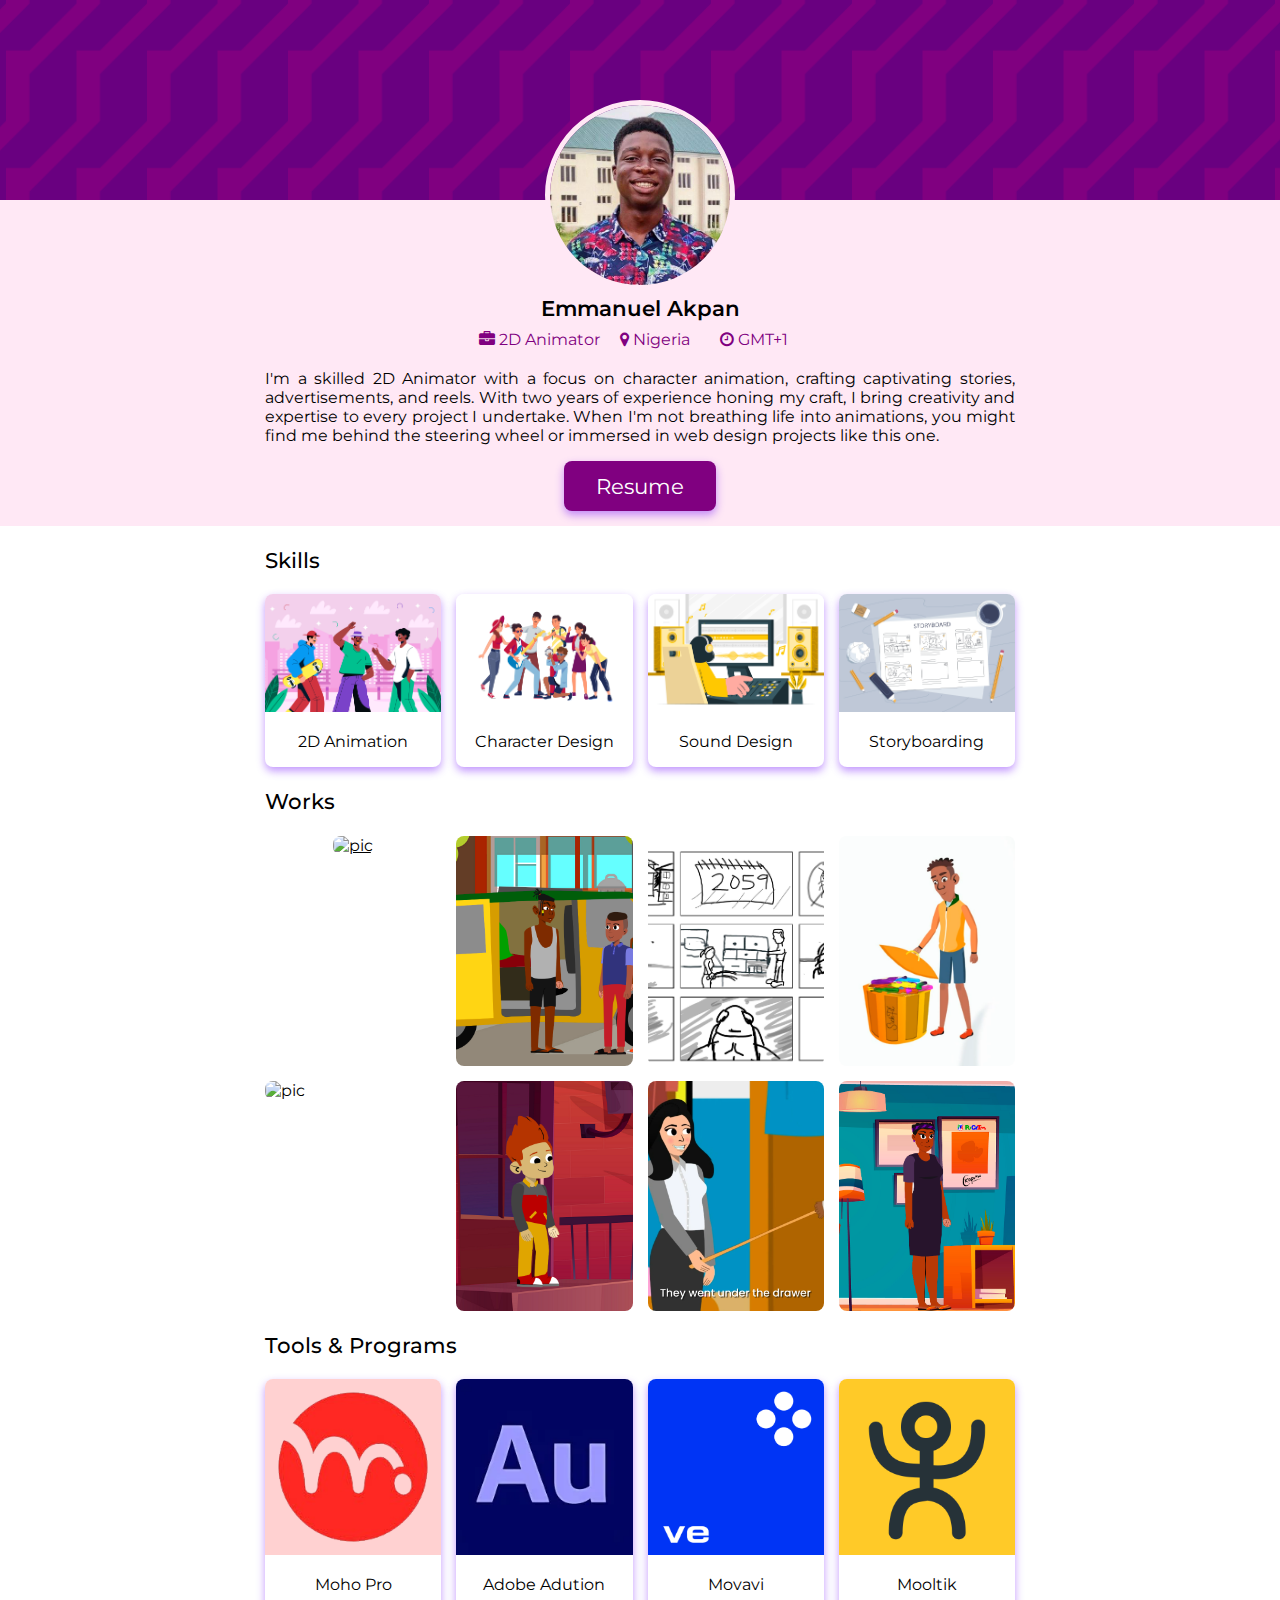
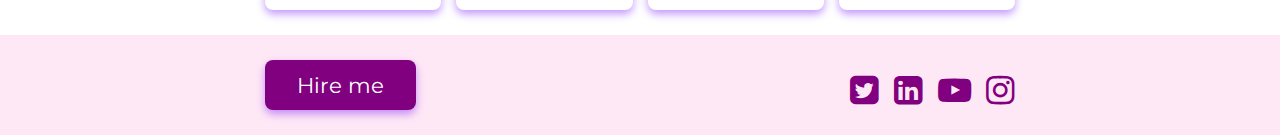
==== commit 384cfa55: "." ====
--- a/index.html
+++ b/index.html
@@ -162,7 +162,7 @@
                 </div>
             </div>
             <div class="tile">
-                <img src="./res/9090261.jpg" alt="pic" class="tile-pic">
+                <img src="./res/sound_design.png" alt="pic" class="tile-pic">
                 <p class="tile-title">Sound Design</p>
                 <div class="play-cover">
 
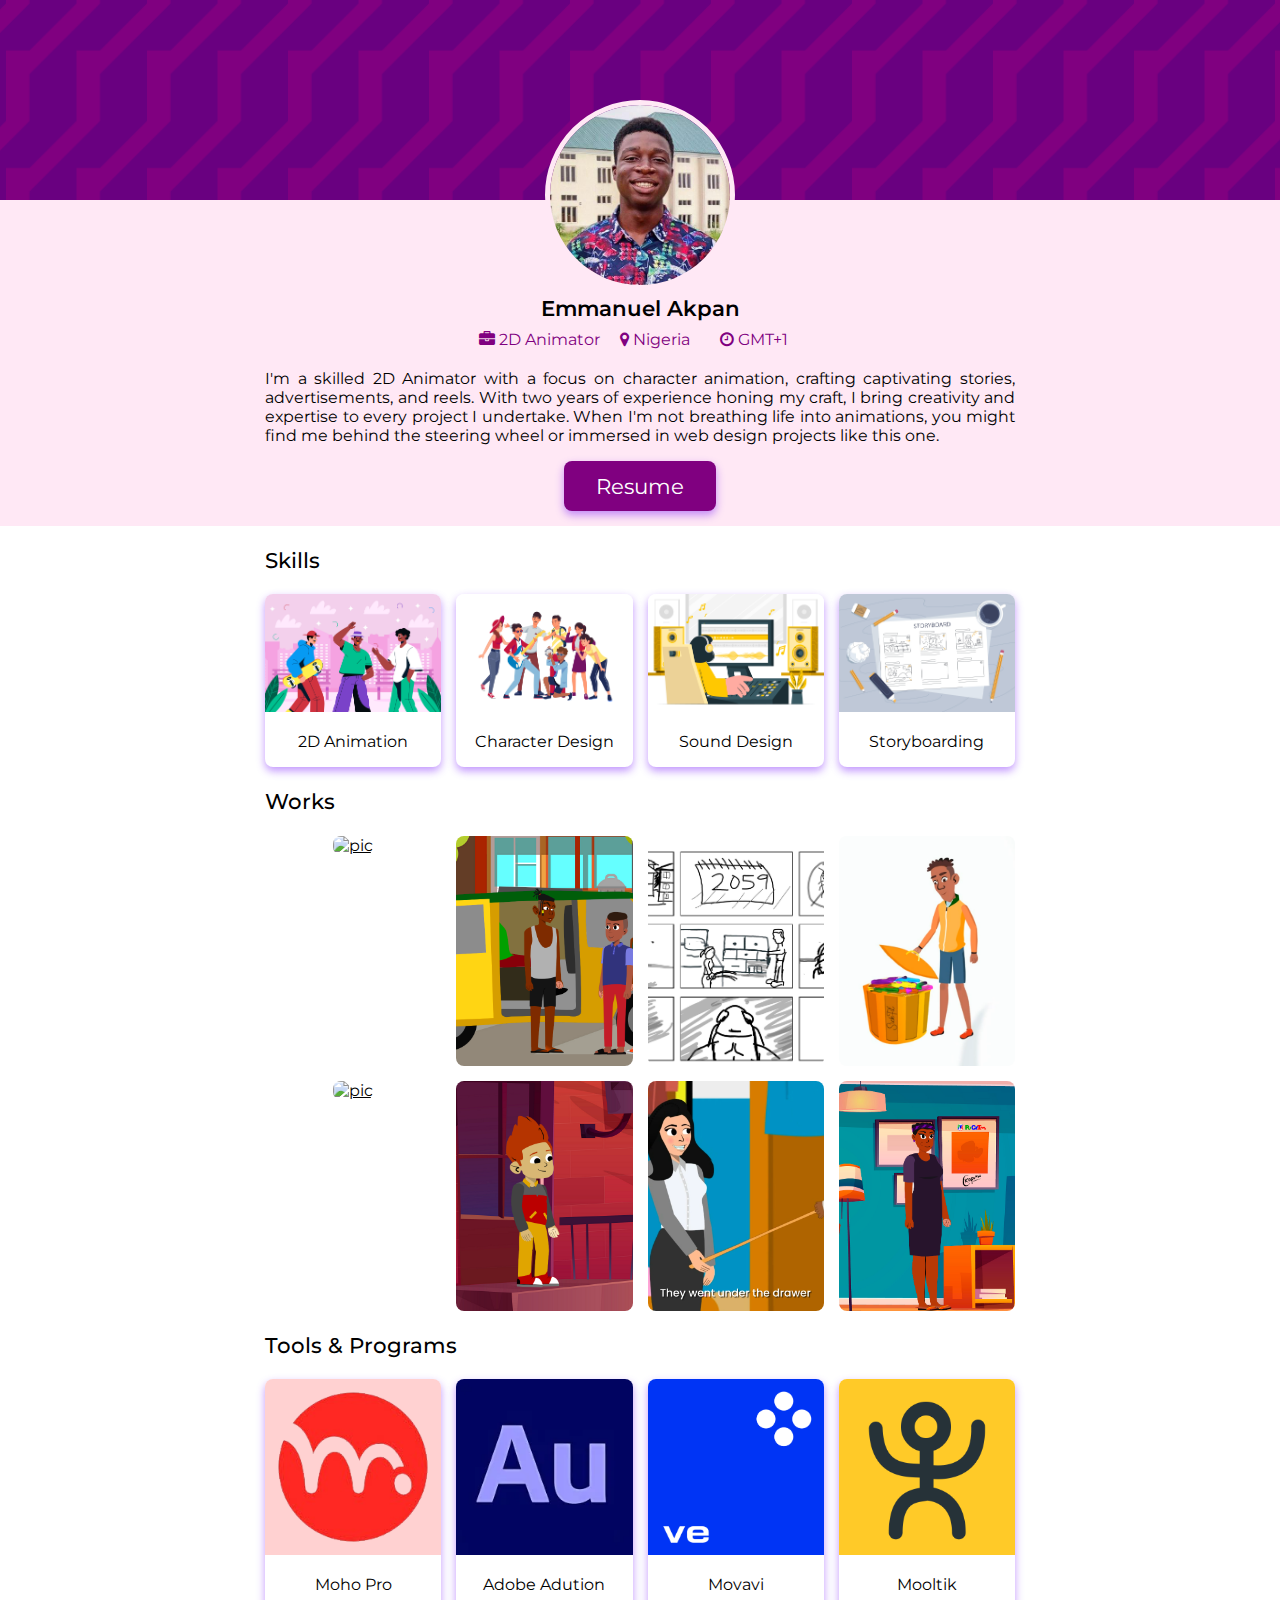
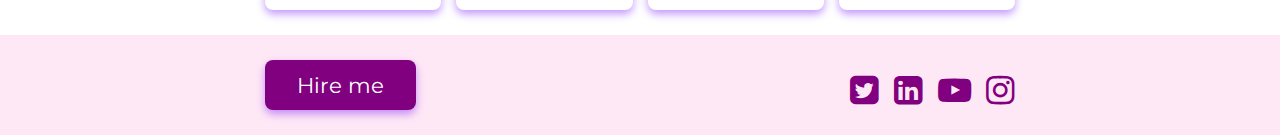
==== commit 0bff7a14: "." ====
--- a/index.html
+++ b/index.html
@@ -117,7 +117,7 @@
             Works
         </p>
         <div class="card-area">
-            <a href="./pages/template.html?v=L_gxCZMHHnc?si=2PkGm7m8XRwYpurC">
+            <a href="./pages/template.html?v=L_gxCZMHHnc?si=2PkGm7m8XRwYpurC&name=Short Advertisement Reel">
                 <div class="tile">
                     <img src="https://i.ytimg.com/vi/L_gxCZMHHnc/maxresdefault.jpg" alt="pic" class="tile-pic">
                     <p class="tile-title">2D Animation</p>
@@ -126,56 +126,71 @@
                     </div>
                 </div>
             </a>
-            <div class="tile">
-                <img src="./res/sh1_road_bus_view_00001.png" alt="pic" class="tile-pic">
-                <p class="tile-title">Character Design</p>
-                <div class="play-cover">
-
-                </div>
-            </div>
-            <div class="tile">
-                <img src="./res/story-1.png" alt="pic" class="tile-pic">
-                <p class="tile-title">Storyboard</p>
-                <div class="play-cover">
-
-                </div>
-            </div>
-            <div class="tile">
-                <img src="./res/pic_boy.png" alt="pic" class="tile-pic">
-                <p class="tile-title">2D Animation</p>
-                <div class="play-cover">
-
-                </div>
-            </div>
-            <div class="tile">
-                <img src="https://i.ytimg.com/vi/a0MbTNO3QBk/maxresdefault.jpg" alt="pic" class="tile-pic">
-                <p class="tile-title" style="color:white">Logo Animation</p>
-                <div class="play-cover">
-
-                </div>
-            </div>
-            <div class="tile">
-                <img src="./res/pic_junior_evening_00001.png" alt="pic" class="tile-pic">
-                <p class="tile-title">Character Design</p>
-                <div class="play-cover">
-
-                </div>
-            </div>
-            <div class="tile">
-                <img src="./res/sound_design.png" alt="pic" class="tile-pic">
-                <p class="tile-title">Sound Design</p>
-                <div class="play-cover">
-
-                </div>
-            </div>
-            <div class="tile">
-                <img src="./res/pic_mama_endurance_00001.png" alt="pic" class="tile-pic">
-                <p class="tile-title">Character Design</p>
-                <div class="play-cover">
-
-                </div>
-            </div>
-        </div>
+            <a href="./pages/template.html?v=L_gxCZMHHnc?si=2PkGm7m8XRwYpurC">
+                <div class="tile">
+                    <img src="./res/sh1_road_bus_view_00001.png" alt="pic" class="tile-pic">
+                    <p class="tile-title">Character Design</p>
+                    <div class="play-cover">
+
+                    </div>
+                </div>
+            </a>
+            <a href="./pages/template.html?v=L_gxCZMHHnc?si=2PkGm7m8XRwYpurC">
+                <div class="tile">
+                    <img src="./res/story-1.png" alt="pic" class="tile-pic">
+                    <p class="tile-title">Storyboard</p>
+                    <div class="play-cover">
+
+                    </div>
+                </div>
+            </a>
+            <a href="./pages/template.html?v=L_gxCZMHHnc?si=2PkGm7m8XRwYpurC">
+                <div class="tile">
+                    <img src="./res/pic_boy.png" alt="pic" class="tile-pic">
+                    <p class="tile-title">2D Animation</p>
+                    <div class="play-cover">
+
+                    </div>
+                </div>
+            </a>
+            <a href="./pages/template.html?v=L_gxCZMHHnc?si=2PkGm7m8XRwYpurC">
+                <div class="tile">
+                    <img src="https://i.ytimg.com/vi/a0MbTNO3QBk/maxresdefault.jpg" alt="pic" class="tile-pic">
+                    <p class="tile-title" style="color:white">Logo Animation</p>
+                    <div class="play-cover">
+
+                    </div>
+                </div>
+            </a>
+            <a href="./pages/template.html?v=L_gxCZMHHnc?si=2PkGm7m8XRwYpurC">
+                <div class="tile">
+                    <img src="./res/pic_junior_evening_00001.png" alt="pic" class="tile-pic">
+                    <p class="tile-title">Character Design</p>
+                    <div class="play-cover">
+
+                    </div>
+                </div>
+            </a>
+            <a href="./pages/template.html?v=L_gxCZMHHnc?si=2PkGm7m8XRwYpurC">
+                <div class="tile">
+                    <img src="./res/sound_design.png" alt="pic" class="tile-pic">
+                    <p class="tile-title">Sound Design</p>
+                    <div class="play-cover">
+
+                    </div>
+                </div>
+            </a>
+            <a href="./pages/template.html?v=L_gxCZMHHnc?si=2PkGm7m8XRwYpurC">
+                <div class="tile">
+                    <img src="./res/pic_mama_endurance_00001.png" alt="pic" class="tile-pic">
+                    <p class="tile-title">Character Design</p>
+                    <div class="play-cover">
+
+                    </div>
+                </div>
+            </a>
+        </div>
+
         <p class="section-title">
             Tools & Programs
         </p>
--- a/index.css
+++ b/index.css
@@ -287,7 +287,7 @@
   font-weight: 200;
 }
 
-.work-title {
+#work-title {
   font-size: 16pt;
   font-weight: 500;
 }
